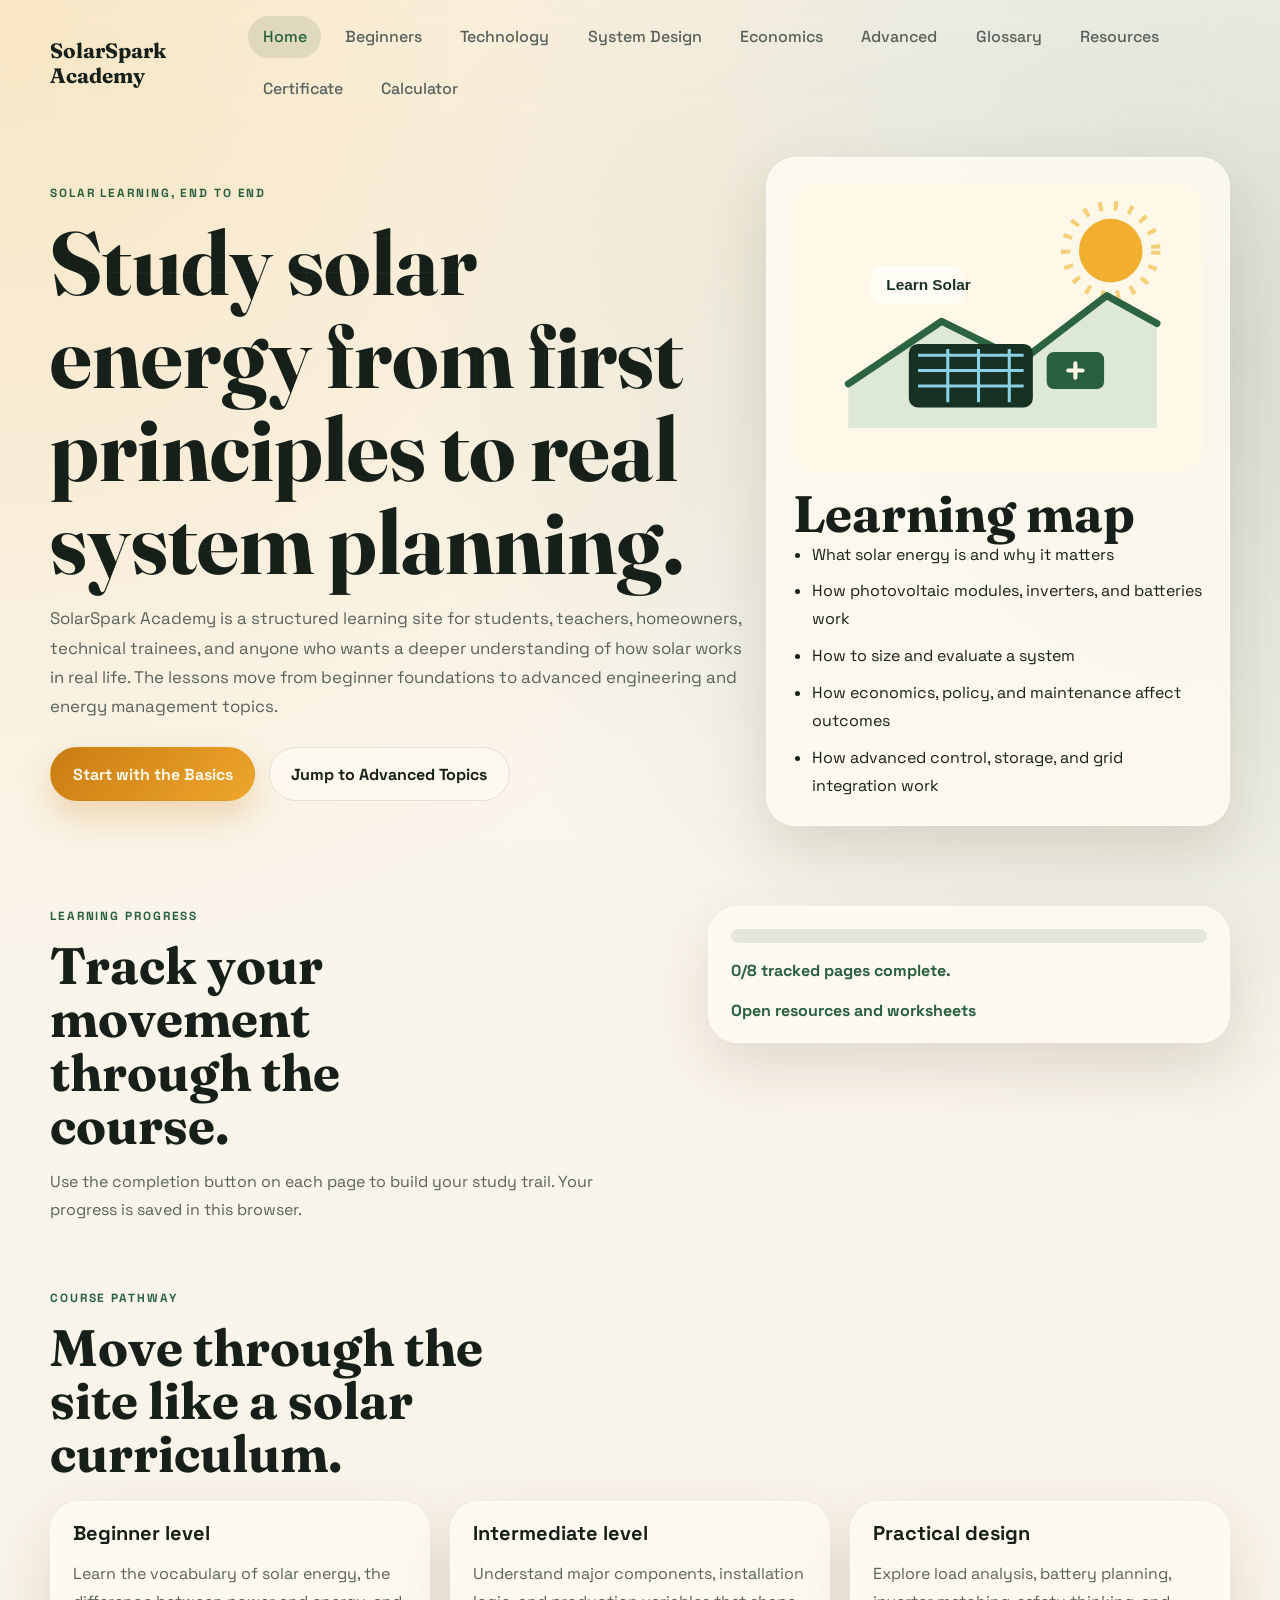
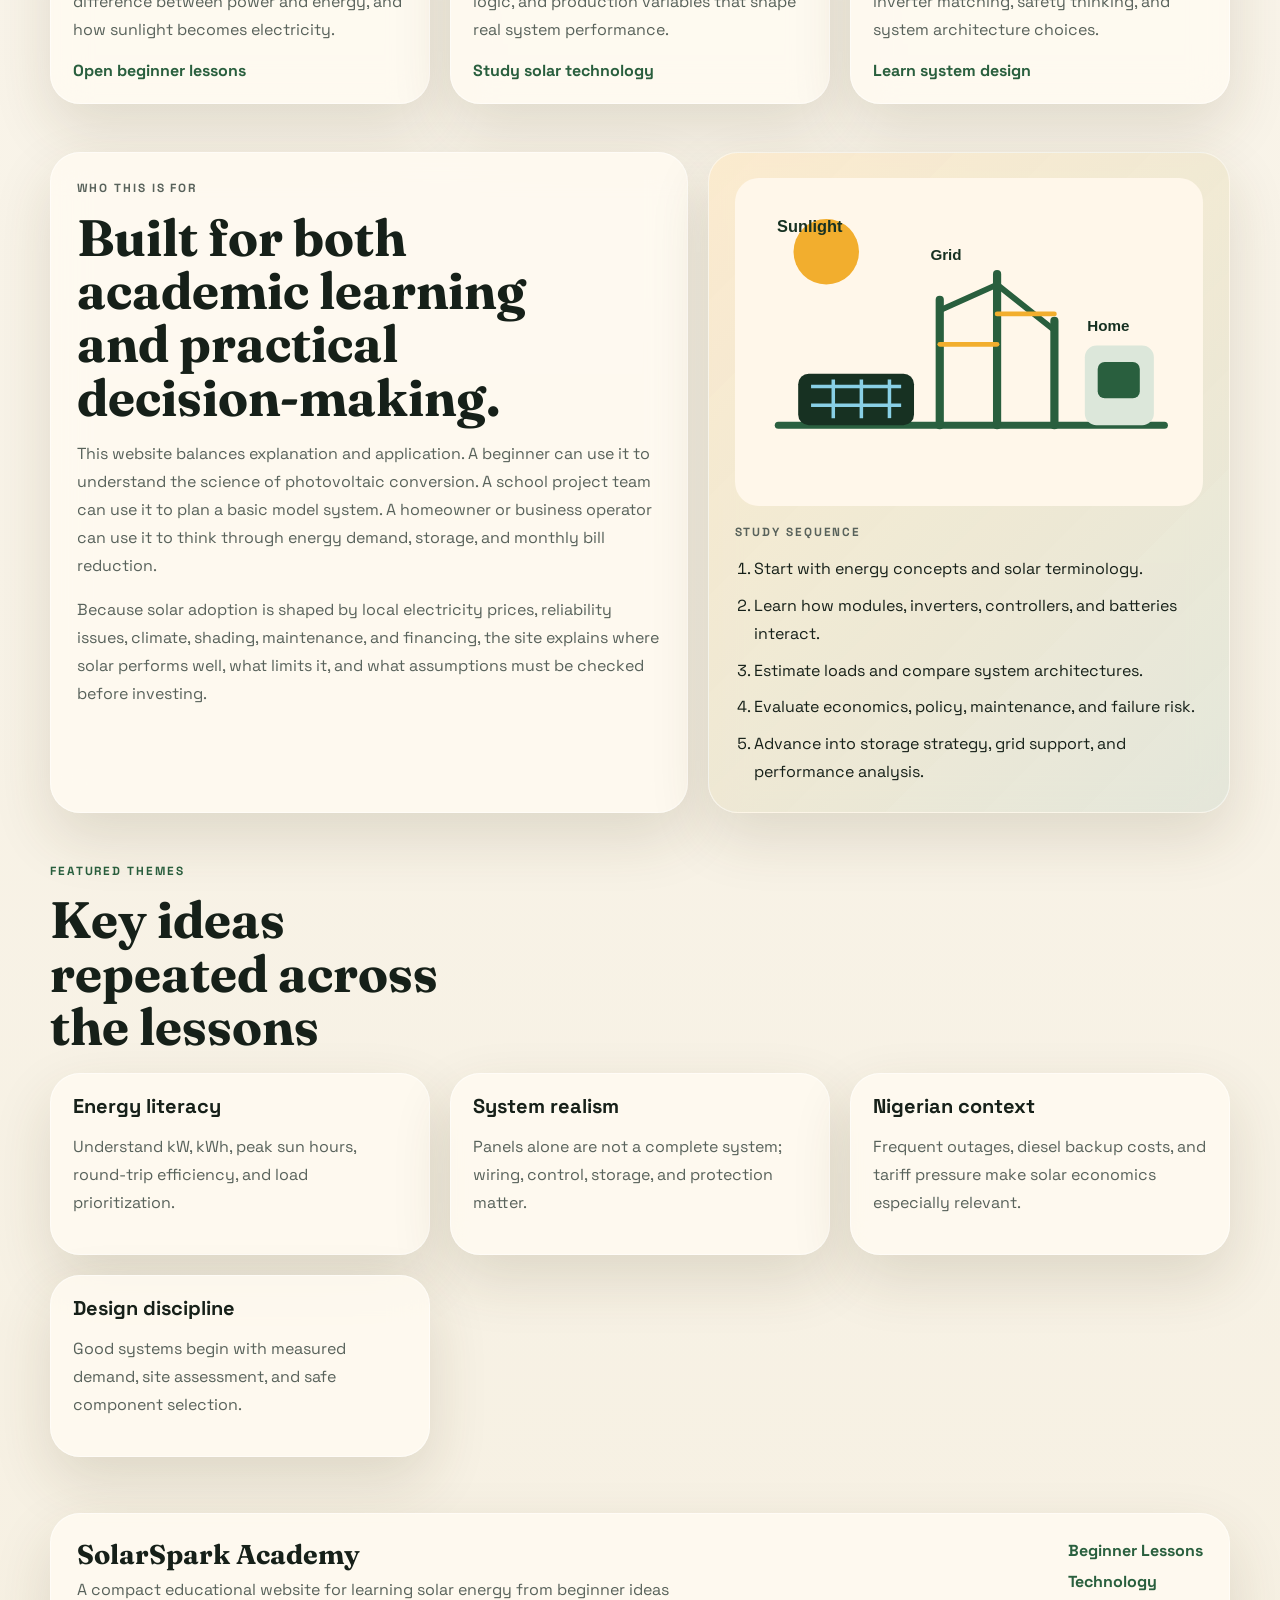
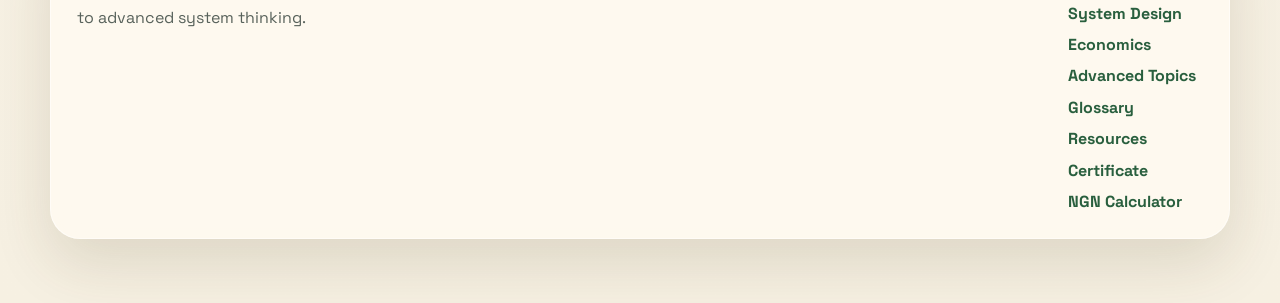
==== index.html @ 7b3a3880 "Build solar education website" ====
<!DOCTYPE html>
<html lang="en">
<head>
  <meta charset="UTF-8">
  <meta name="viewport" content="width=device-width, initial-scale=1.0">
  <title>SolarSpark Academy | Solar Education Hub</title>
  <meta
    name="description"
    content="A multi-page solar education website covering beginner lessons, system design, economics, advanced topics, and a Nigerian naira solar calculator."
  >
  <link rel="preconnect" href="https://fonts.googleapis.com">
  <link rel="preconnect" href="https://fonts.gstatic.com" crossorigin>
  <link
    href="https://fonts.googleapis.com/css2?family=Space+Grotesk:wght@400;500;700&family=Fraunces:opsz,wght@9..144,600;9..144,700&display=swap"
    rel="stylesheet"
  >
  <link rel="stylesheet" href="styles.css">
</head>
<body data-page="home">
  <div class="page-shell">
    <header class="site-header">
      <a class="brand" href="index.html">SolarSpark Academy</a>
      <button class="nav-toggle" type="button" aria-expanded="false" aria-controls="site-nav">Menu</button>
      <nav class="site-nav" id="site-nav" aria-label="Primary navigation">
        <a href="index.html">Home</a>
        <a href="beginners.html">Beginners</a>
        <a href="technology.html">Technology</a>
        <a href="system-design.html">System Design</a>
        <a href="economics.html">Economics</a>
        <a href="advanced.html">Advanced</a>
        <a href="glossary.html">Glossary</a>
        <a href="resources.html">Resources</a>
        <a href="certificate.html">Certificate</a>
        <a href="calculator.html">Calculator</a>
      </nav>
    </header>

    <main>
      <section class="hero hero-home">
        <div>
          <p class="eyebrow">Solar learning, end to end</p>
          <h1>Study solar energy from first principles to real system planning.</h1>
          <p class="hero-text">
            SolarSpark Academy is a structured learning site for students, teachers, homeowners,
            technical trainees, and anyone who wants a deeper understanding of how solar works in
            real life. The lessons move from beginner foundations to advanced engineering and energy
            management topics.
          </p>
          <div class="hero-actions">
            <a class="button button-primary" href="beginners.html">Start with the Basics</a>
            <a class="button button-secondary" href="advanced.html">Jump to Advanced Topics</a>
          </div>
        </div>
        <aside class="hero-panel">
          <img class="section-image" src="images/solar-home.svg" alt="Illustration of solar panels collecting sunlight and powering a learning environment.">
          <h2>Learning map</h2>
          <ul class="check-list">
            <li>What solar energy is and why it matters</li>
            <li>How photovoltaic modules, inverters, and batteries work</li>
            <li>How to size and evaluate a system</li>
            <li>How economics, policy, and maintenance affect outcomes</li>
            <li>How advanced control, storage, and grid integration work</li>
          </ul>
        </aside>
      </section>

      <section class="section progress-panel" data-track-page="home">
        <div>
          <p class="eyebrow">Learning progress</p>
          <h2>Track your movement through the course.</h2>
          <p class="progress-copy">Use the completion button on each page to build your study trail. Your progress is saved in this browser.</p>
        </div>
        <div class="progress-card">
          <div class="progress-bar"><span class="progress-fill"></span></div>
          <p class="progress-status" aria-live="polite"></p>
          <a class="text-link" href="resources.html">Open resources and worksheets</a>
        </div>
      </section>

      <section class="section">
        <div class="section-heading">
          <p class="eyebrow">Course pathway</p>
          <h2>Move through the site like a solar curriculum.</h2>
        </div>
        <div class="card-grid">
          <article class="info-card">
            <h3>Beginner level</h3>
            <p>
              Learn the vocabulary of solar energy, the difference between power and energy,
              and how sunlight becomes electricity.
            </p>
            <a class="text-link" href="beginners.html">Open beginner lessons</a>
          </article>
          <article class="info-card">
            <h3>Intermediate level</h3>
            <p>
              Understand major components, installation logic, and production variables that shape
              real system performance.
            </p>
            <a class="text-link" href="technology.html">Study solar technology</a>
          </article>
          <article class="info-card">
            <h3>Practical design</h3>
            <p>
              Explore load analysis, battery planning, inverter matching, safety thinking, and
              system architecture choices.
            </p>
            <a class="text-link" href="system-design.html">Learn system design</a>
          </article>
        </div>
      </section>

      <section class="section split-section">
        <div class="content-panel">
          <p class="eyebrow">Who this is for</p>
          <h2>Built for both academic learning and practical decision-making.</h2>
          <p>
            This website balances explanation and application. A beginner can use it to understand
            the science of photovoltaic conversion. A school project team can use it to plan a
            basic model system. A homeowner or business operator can use it to think through
            energy demand, storage, and monthly bill reduction.
          </p>
          <p>
            Because solar adoption is shaped by local electricity prices, reliability issues,
            climate, shading, maintenance, and financing, the site explains where solar performs
            well, what limits it, and what assumptions must be checked before investing.
          </p>
        </div>
        <div class="content-panel accent-panel">
          <img class="section-image" src="images/solar-grid.svg" alt="Illustration of a solar system connected to a home and the wider grid.">
          <p class="eyebrow">Study sequence</p>
          <ol class="ordered-list">
            <li>Start with energy concepts and solar terminology.</li>
            <li>Learn how modules, inverters, controllers, and batteries interact.</li>
            <li>Estimate loads and compare system architectures.</li>
            <li>Evaluate economics, policy, maintenance, and failure risk.</li>
            <li>Advance into storage strategy, grid support, and performance analysis.</li>
          </ol>
        </div>
      </section>

      <section class="section">
        <div class="section-heading">
          <p class="eyebrow">Featured themes</p>
          <h2>Key ideas repeated across the lessons</h2>
        </div>
        <div class="theme-grid">
          <article class="theme-card">
            <h3>Energy literacy</h3>
            <p>Understand kW, kWh, peak sun hours, round-trip efficiency, and load prioritization.</p>
          </article>
          <article class="theme-card">
            <h3>System realism</h3>
            <p>Panels alone are not a complete system; wiring, control, storage, and protection matter.</p>
          </article>
          <article class="theme-card">
            <h3>Nigerian context</h3>
            <p>Frequent outages, diesel backup costs, and tariff pressure make solar economics especially relevant.</p>
          </article>
          <article class="theme-card">
            <h3>Design discipline</h3>
            <p>Good systems begin with measured demand, site assessment, and safe component selection.</p>
          </article>
        </div>
      </section>
    </main>

    <footer class="site-footer">
      <div>
        <h2>SolarSpark Academy</h2>
        <p>
          A compact educational website for learning solar energy from beginner ideas to advanced system thinking.
        </p>
      </div>
      <div class="footer-links">
        <a href="beginners.html">Beginner Lessons</a>
        <a href="technology.html">Technology</a>
        <a href="system-design.html">System Design</a>
        <a href="economics.html">Economics</a>
        <a href="advanced.html">Advanced Topics</a>
        <a href="glossary.html">Glossary</a>
        <a href="resources.html">Resources</a>
        <a href="certificate.html">Certificate</a>
        <a href="calculator.html">NGN Calculator</a>
      </div>
    </footer>
  </div>

  <script src="script.js"></script>
</body>
</html>
---- styles.css ----
:root {
  --bg: #f6f0e2;
  --surface: rgba(255, 251, 241, 0.84);
  --ink: #162019;
  --muted: #58625b;
  --line: rgba(22, 32, 25, 0.11);
  --gold: #efa62b;
  --gold-deep: #c97c12;
  --forest: #295f3e;
  --shadow: 0 24px 60px rgba(69, 54, 19, 0.14);
  --radius-lg: 30px;
  --radius-sm: 14px;
}

* {
  box-sizing: border-box;
}

html {
  scroll-behavior: smooth;
}

body {
  margin: 0;
  color: var(--ink);
  font-family: "Space Grotesk", sans-serif;
  background:
    radial-gradient(circle at top left, rgba(239, 166, 43, 0.22), transparent 26%),
    radial-gradient(circle at 95% 10%, rgba(41, 95, 62, 0.16), transparent 24%),
    linear-gradient(180deg, #fbf7ef 0%, var(--bg) 100%);
}

body::before {
  content: "";
  position: fixed;
  inset: 0;
  pointer-events: none;
  background-image:
    linear-gradient(rgba(255, 255, 255, 0.16) 1px, transparent 1px),
    linear-gradient(90deg, rgba(255, 255, 255, 0.14) 1px, transparent 1px);
  background-size: 34px 34px;
  mask-image: linear-gradient(180deg, rgba(0, 0, 0, 0.35), transparent 78%);
}

.page-shell {
  width: min(1180px, calc(100% - 2rem));
  margin: 0 auto;
  padding-bottom: 4rem;
}

.site-header {
  position: sticky;
  top: 0;
  z-index: 30;
  display: flex;
  align-items: center;
  justify-content: space-between;
  gap: 1rem;
  padding: 1rem 0;
  backdrop-filter: blur(14px);
}

.brand,
.button,
.text-link,
.site-nav a {
  text-decoration: none;
}

.brand {
  font-family: "Fraunces", serif;
  font-size: 1.3rem;
  font-weight: 700;
  color: var(--ink);
}

.nav-toggle {
  display: none;
  border: 1px solid var(--line);
  background: rgba(255, 251, 241, 0.82);
  color: var(--ink);
  border-radius: 999px;
  padding: 0.7rem 1rem;
  font: inherit;
  font-weight: 700;
}

.site-nav {
  display: flex;
  flex-wrap: wrap;
  gap: 0.6rem;
}

.site-nav a {
  padding: 0.65rem 0.9rem;
  color: var(--muted);
  border-radius: 999px;
  font-weight: 500;
}

body[data-page="home"] .site-nav a[href="index.html"],
body[data-page="beginners"] .site-nav a[href="beginners.html"],
body[data-page="technology"] .site-nav a[href="technology.html"],
body[data-page="system-design"] .site-nav a[href="system-design.html"],
body[data-page="economics"] .site-nav a[href="economics.html"],
body[data-page="advanced"] .site-nav a[href="advanced.html"],
body[data-page="glossary"] .site-nav a[href="glossary.html"],
body[data-page="resources"] .site-nav a[href="resources.html"],
body[data-page="certificate"] .site-nav a[href="certificate.html"],
body[data-page="calculator"] .site-nav a[href="calculator.html"] {
  background: rgba(41, 95, 62, 0.12);
  color: var(--forest);
}

.hero,
.split-section,
.calculator-layout,
.reading-grid,
.card-grid,
.theme-grid,
.gallery-grid,
.glossary-grid,
.quiz-grid,
.progress-panel {
  display: grid;
  gap: 1.25rem;
}

.hero-home {
  grid-template-columns: 1.2fr 0.8fr;
  align-items: center;
  min-height: 78vh;
  padding: 2rem 0 3.5rem;
}

.page-hero {
  max-width: 860px;
  padding: 3rem 0 1rem;
}

.eyebrow {
  margin: 0 0 0.75rem;
  font-size: 0.74rem;
  font-weight: 700;
  letter-spacing: 0.16em;
  text-transform: uppercase;
  color: var(--forest);
}

h1,
h2,
h3 {
  margin: 0;
  line-height: 1.04;
}

h1,
h2 {
  font-family: "Fraunces", serif;
}

h1 {
  font-size: clamp(3rem, 7vw, 5.8rem);
  max-width: 12ch;
}

.page-hero h1 {
  max-width: 14ch;
  font-size: clamp(2.6rem, 6vw, 4.6rem);
}

h2 {
  font-size: clamp(2rem, 4vw, 3.3rem);
  max-width: 13ch;
}

h3 {
  font-size: 1.25rem;
}

p,
li {
  line-height: 1.75;
}

.hero-text,
.info-card p,
.reading-card p,
.content-panel p,
.theme-card p,
.results-note,
#bill-output,
.site-nav a {
  color: var(--muted);
}

.hero-text {
  max-width: 65ch;
  margin: 1rem 0 1.6rem;
  font-size: 1.05rem;
}

.hero-actions {
  display: flex;
  flex-wrap: wrap;
  gap: 0.85rem;
}

.hero-panel,
.info-card,
.reading-card,
.content-panel,
.theme-card,
.calculator-card,
.results-card,
.site-footer {
  background: var(--surface);
  border: 1px solid rgba(255, 255, 255, 0.5);
  border-radius: var(--radius-lg);
  box-shadow: var(--shadow);
  backdrop-filter: blur(18px);
}

.hero-panel,
.content-panel,
.calculator-card,
.results-card,
.site-footer {
  padding: 1.6rem;
}

.section {
  padding: 1.5rem 0;
}

.section-heading {
  margin-bottom: 1.25rem;
}

.card-grid,
.theme-grid {
  grid-template-columns: repeat(3, minmax(0, 1fr));
}

.reading-grid {
  grid-template-columns: repeat(2, minmax(0, 1fr));
}

.gallery-grid {
  grid-template-columns: repeat(2, minmax(0, 1fr));
}

.glossary-grid,
.quiz-grid {
  grid-template-columns: repeat(3, minmax(0, 1fr));
}

.info-card,
.reading-card,
.theme-card,
.gallery-card,
.glossary-card,
.quiz-card {
  padding: 1.35rem;
}

.split-section {
  grid-template-columns: 1.1fr 0.9fr;
}

.progress-panel {
  grid-template-columns: 1.1fr 0.9fr;
  align-items: start;
}

.accent-panel {
  background:
    linear-gradient(135deg, rgba(239, 166, 43, 0.17), rgba(41, 95, 62, 0.12)),
    var(--surface);
}

.button {
  display: inline-flex;
  align-items: center;
  justify-content: center;
  padding: 0.95rem 1.35rem;
  border-radius: 999px;
  font-weight: 700;
  border: 1px solid transparent;
}

.button-primary {
  color: #fff8eb;
  background: linear-gradient(135deg, var(--gold-deep), var(--gold));
  box-shadow: 0 16px 32px rgba(201, 124, 18, 0.24);
}

.button-secondary {
  color: var(--ink);
  background: rgba(255, 251, 241, 0.8);
  border-color: var(--line);
}

.text-link {
  color: var(--forest);
  font-weight: 700;
}

.progress-copy {
  color: var(--muted);
  max-width: 60ch;
}

.hero-image,
.section-image {
  display: block;
  width: 100%;
  height: auto;
  border-radius: 24px;
  margin-top: 1.25rem;
  margin-bottom: 0.5rem;
}

.section-image {
  margin-top: 0;
  margin-bottom: 1rem;
}

.gallery-card {
  margin: 0;
  background: var(--surface);
  border: 1px solid rgba(255, 255, 255, 0.5);
  border-radius: var(--radius-lg);
  box-shadow: var(--shadow);
}

.gallery-image {
  display: block;
  width: 100%;
  height: auto;
  border-radius: 22px;
  margin-bottom: 0.9rem;
}

.gallery-card figcaption {
  color: var(--muted);
  line-height: 1.7;
}

.glossary-card,
.quiz-card {
  background: var(--surface);
  border: 1px solid rgba(255, 255, 255, 0.5);
  border-radius: var(--radius-lg);
  box-shadow: var(--shadow);
}

.quiz-card {
  margin: 0;
  display: grid;
  gap: 0.75rem;
  border: 1px solid var(--line);
}

.quiz-card legend {
  font-weight: 700;
  padding: 0;
}

.quiz-card label {
  display: flex;
  gap: 0.65rem;
  align-items: flex-start;
  color: var(--muted);
}

.quiz-card input[type="radio"] {
  margin-top: 0.2rem;
  accent-color: var(--gold-deep);
}

.glossary-card p,
.quiz-card p,
.quiz-stack p {
  color: var(--muted);
  margin: 0.6rem 0 0;
}

.quiz-stack p + p {
  margin-top: 1rem;
}

.quiz-actions {
  display: flex;
  align-items: center;
  gap: 1rem;
  margin-top: 1rem;
}

.quiz-result {
  margin: 0;
  font-weight: 700;
  color: var(--forest);
}

.quiz-card.is-correct {
  border-color: rgba(41, 95, 62, 0.45);
  background: rgba(220, 231, 219, 0.72);
}

.quiz-card.is-incorrect {
  border-color: rgba(201, 124, 18, 0.5);
  background: rgba(250, 232, 198, 0.78);
}

.progress-card {
  display: grid;
  gap: 0.9rem;
  padding: 1.35rem;
  background: var(--surface);
  border: 1px solid rgba(255, 255, 255, 0.5);
  border-radius: var(--radius-lg);
  box-shadow: var(--shadow);
}

.progress-bar {
  width: 100%;
  height: 14px;
  overflow: hidden;
  border-radius: 999px;
  background: rgba(41, 95, 62, 0.12);
}

.progress-fill {
  display: block;
  height: 100%;
  width: 0;
  border-radius: 999px;
  background: linear-gradient(135deg, var(--gold-deep), var(--gold));
  transition: width 180ms ease;
}

.progress-status {
  margin: 0;
  color: var(--forest);
  font-weight: 700;
}

.certificate-controls {
  max-width: 720px;
}

.certificate-label {
  display: block;
  margin-bottom: 0.5rem;
  font-weight: 700;
}

.certificate-input {
  width: 100%;
  padding: 0.95rem 1rem;
  border-radius: var(--radius-sm);
  border: 1px solid var(--line);
  background: rgba(255, 255, 255, 0.82);
  font: inherit;
}

.certificate-note {
  color: var(--muted);
}

.certificate-sheet {
  padding-top: 0.5rem;
}

.certificate-border {
  padding: 3rem;
  border-radius: var(--radius-lg);
  border: 14px solid rgba(201, 124, 18, 0.24);
  background: linear-gradient(180deg, rgba(255, 251, 241, 0.96), rgba(248, 240, 221, 0.92));
  box-shadow: var(--shadow);
  text-align: center;
}

.certificate-border h1,
.certificate-border h2 {
  max-width: none;
}

.certificate-subtitle {
  max-width: 58ch;
  margin: 1rem auto;
  color: var(--muted);
}

.certificate-meta,
.certificate-signoff {
  display: grid;
  grid-template-columns: repeat(2, minmax(0, 1fr));
  gap: 1rem;
  margin-top: 2rem;
  text-align: left;
}

.certificate-meta span,
.signature-line span {
  display: block;
  margin-bottom: 0.35rem;
  color: var(--muted);
  font-size: 0.92rem;
}

.signature-line {
  padding-top: 1rem;
  border-top: 1px solid var(--line);
}

.check-list,
.ordered-list {
  margin: 0;
  padding-left: 1.2rem;
}

.check-list li + li,
.ordered-list li + li {
  margin-top: 0.55rem;
}

.calculator-layout {
  grid-template-columns: minmax(0, 0.9fr) minmax(280px, 0.7fr);
  align-items: stretch;
}

.calculator-card {
  display: grid;
  gap: 1rem;
}

.calculator-card label {
  display: grid;
  gap: 0.5rem;
  font-weight: 500;
}

.calculator-card input[type="number"] {
  width: 100%;
  padding: 0.95rem 1rem;
  border-radius: var(--radius-sm);
  border: 1px solid var(--line);
  background: rgba(255, 255, 255, 0.76);
  font: inherit;
}

.calculator-card input[type="range"] {
  width: 100%;
  accent-color: var(--gold-deep);
}

.range-output {
  color: var(--muted);
  font-size: 0.95rem;
}

.results-card {
  display: flex;
  flex-direction: column;
  justify-content: center;
  background: linear-gradient(160deg, rgba(41, 95, 62, 0.96), rgba(22, 32, 25, 0.98));
  color: #f7f0e3;
}

.results-label,
.results-note {
  color: rgba(247, 240, 227, 0.78);
}

#savings-output {
  margin: 0.25rem 0 0.5rem;
  font-family: "Fraunces", serif;
  font-size: clamp(2.6rem, 5vw, 4.5rem);
}

#bill-output {
  color: #f7f0e3;
}

.site-footer {
  display: grid;
  grid-template-columns: 1fr auto;
  gap: 1.5rem;
  align-items: start;
  margin-top: 2rem;
}

.site-footer h2 {
  max-width: none;
  font-size: 1.7rem;
  margin-bottom: 0.5rem;
}

.site-footer p {
  max-width: 60ch;
  margin: 0;
  color: var(--muted);
}

.footer-links {
  display: grid;
  gap: 0.65rem;
}

.footer-links a {
  color: var(--forest);
  font-weight: 700;
  text-decoration: none;
}

@media (max-width: 960px) {
  .hero-home,
  .split-section,
  .calculator-layout,
  .reading-grid,
  .card-grid,
  .theme-grid,
  .gallery-grid,
  .glossary-grid,
  .quiz-grid,
  .progress-panel,
  .site-footer {
    grid-template-columns: 1fr;
  }

  .certificate-meta,
  .certificate-signoff {
    grid-template-columns: 1fr;
  }

  .site-header {
    align-items: flex-start;
    flex-wrap: wrap;
  }

  .nav-toggle {
    display: inline-flex;
  }

  .site-nav {
    display: none;
    width: 100%;
    flex-direction: column;
    padding-top: 0.5rem;
  }

  .site-nav.is-open {
    display: flex;
  }

  h1 {
    font-size: clamp(2.9rem, 14vw, 4.8rem);
  }

  .hero-home {
    min-height: auto;
    padding-top: 1rem;
  }
}

@media (max-width: 640px) {
  .page-shell {
    width: min(100% - 1.1rem, 1180px);
  }

  .button {
    width: 100%;
  }

  .quiz-actions {
    align-items: stretch;
    flex-direction: column;
  }
}

@media print {
  body {
    background: #ffffff;
  }

  body::before,
  .no-print {
    display: none !important;
  }

  .page-shell {
    width: 100%;
    margin: 0;
    padding: 0;
  }

  .certificate-sheet {
    padding: 0;
  }

  .certificate-border {
    box-shadow: none;
    border-color: rgba(201, 124, 18, 0.5);
    min-height: 95vh;
  }
}
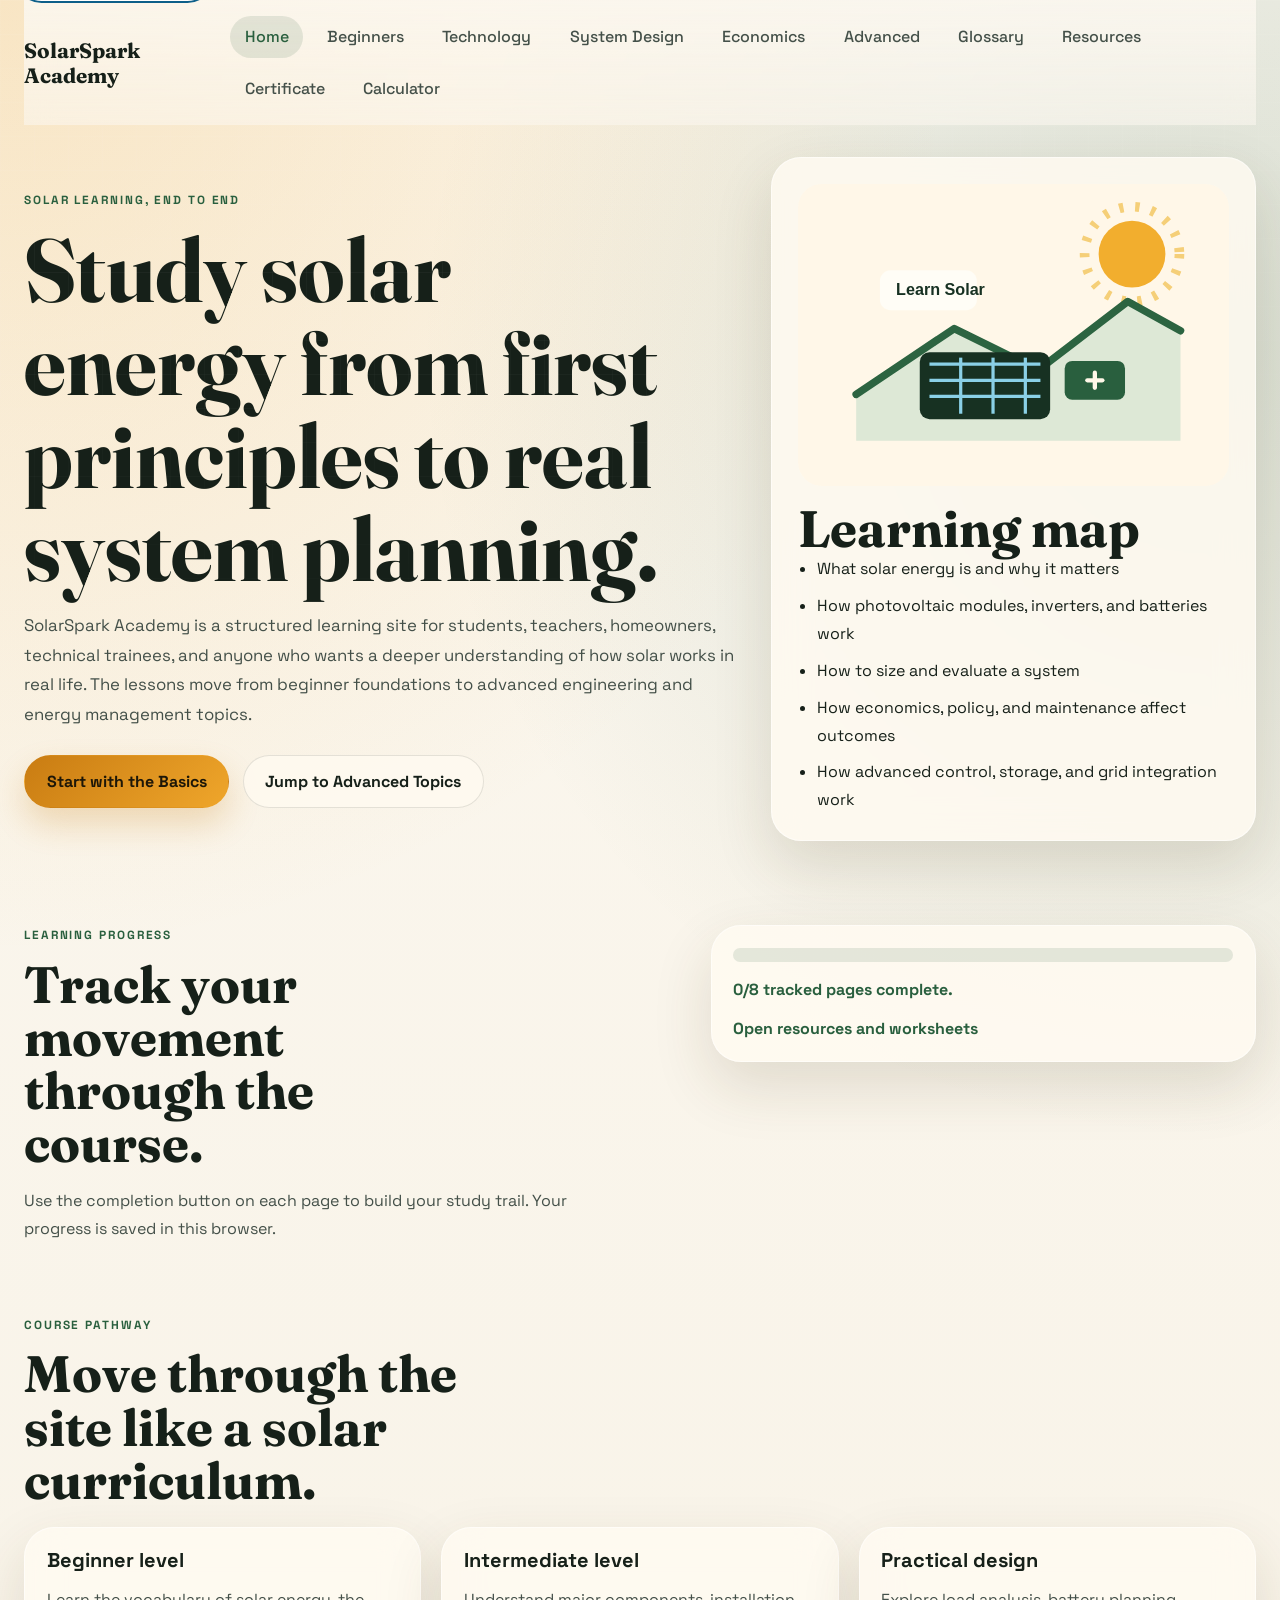
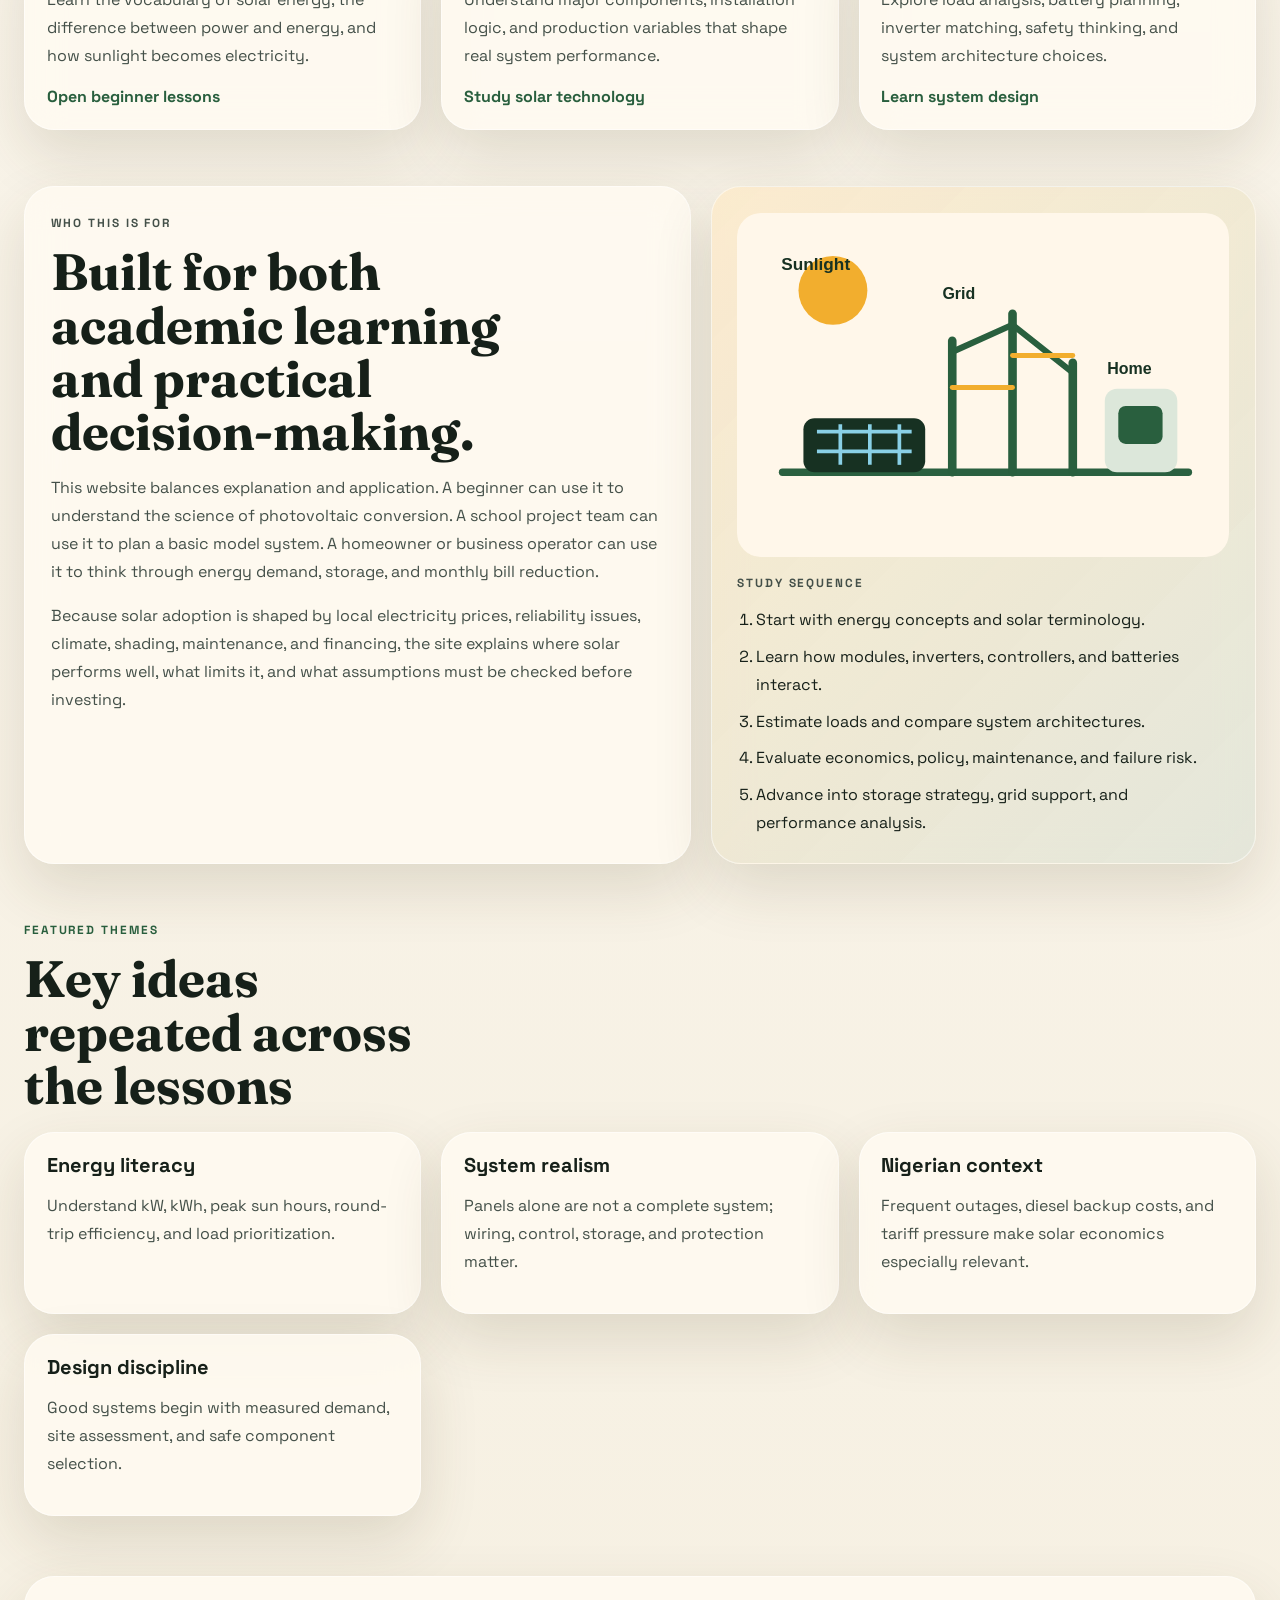
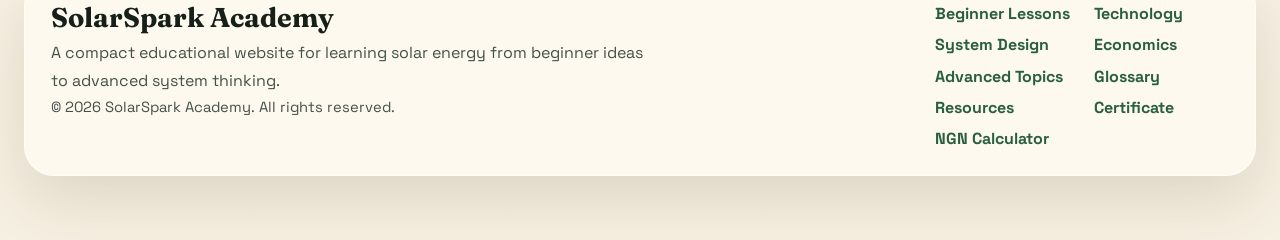
==== commit f9ed9435: "Enhance metadata and accessibility" ====
--- a/index.html
+++ b/index.html
@@ -3,11 +3,25 @@
 <head>
   <meta charset="UTF-8">
   <meta name="viewport" content="width=device-width, initial-scale=1.0">
-  <title>SolarSpark Academy | Solar Education Hub</title>
+  <title>SolarSpark Academy | Learn Solar Energy from Beginner to Advanced</title>
   <meta
     name="description"
-    content="A multi-page solar education website covering beginner lessons, system design, economics, advanced topics, and a Nigerian naira solar calculator."
+    content="Explore a complete solar education website with beginner lessons, system design, economics, advanced topics, interactive quizzes, worksheets, and a Nigerian naira calculator."
   >
+  <meta name="robots" content="index, follow">
+  <meta name="theme-color" content="#173122">
+  <meta property="og:type" content="website">
+  <meta property="og:site_name" content="SolarSpark Academy">
+  <meta property="og:locale" content="en_US">
+  <meta property="og:title" content="SolarSpark Academy | Learn Solar Energy from Beginner to Advanced">
+  <meta property="og:description" content="Explore a complete solar education website with beginner lessons, system design, economics, advanced topics, interactive quizzes, worksheets, and a Nigerian naira calculator.">
+  <meta property="og:image" content="images/og-preview.svg">
+  <meta property="og:image:alt" content="SolarSpark Academy preview showing solar education branding and a solar panel illustration.">
+  <meta name="twitter:card" content="summary_large_image">
+  <meta name="twitter:title" content="SolarSpark Academy | Learn Solar Energy from Beginner to Advanced">
+  <meta name="twitter:description" content="Explore beginner-to-advanced solar lessons, quizzes, worksheets, and a Nigerian naira calculator.">
+  <meta name="twitter:image" content="images/og-preview.svg">
+  <link rel="icon" type="image/svg+xml" href="images/favicon.svg">
   <link rel="preconnect" href="https://fonts.googleapis.com">
   <link rel="preconnect" href="https://fonts.gstatic.com" crossorigin>
   <link
@@ -171,6 +185,7 @@
         <p>
           A compact educational website for learning solar energy from beginner ideas to advanced system thinking.
         </p>
+        <p class="footer-copy">&copy; 2026 SolarSpark Academy. All rights reserved.</p>
       </div>
       <div class="footer-links">
         <a href="beginners.html">Beginner Lessons</a>
--- a/styles.css
+++ b/styles.css
@@ -2,11 +2,12 @@
   --bg: #f6f0e2;
   --surface: rgba(255, 251, 241, 0.84);
   --ink: #162019;
-  --muted: #58625b;
+  --muted: #445049;
   --line: rgba(22, 32, 25, 0.11);
   --gold: #efa62b;
   --gold-deep: #c97c12;
   --forest: #295f3e;
+  --focus: #0d5f89;
   --shadow: 0 24px 60px rgba(69, 54, 19, 0.14);
   --radius-lg: 30px;
   --radius-sm: 14px;
@@ -24,6 +25,7 @@
   margin: 0;
   color: var(--ink);
   font-family: "Space Grotesk", sans-serif;
+  overflow-x: hidden;
   background:
     radial-gradient(circle at top left, rgba(239, 166, 43, 0.22), transparent 26%),
     radial-gradient(circle at 95% 10%, rgba(41, 95, 62, 0.16), transparent 24%),
@@ -48,6 +50,24 @@
   padding-bottom: 4rem;
 }
 
+.skip-link {
+  position: absolute;
+  left: 1rem;
+  top: -3rem;
+  z-index: 100;
+  padding: 0.8rem 1rem;
+  border-radius: 999px;
+  background: #ffffff;
+  color: var(--ink);
+  border: 2px solid var(--focus);
+  text-decoration: none;
+  font-weight: 700;
+}
+
+.skip-link:focus {
+  top: 1rem;
+}
+
 .site-header {
   position: sticky;
   top: 0;
@@ -58,6 +78,7 @@
   gap: 1rem;
   padding: 1rem 0;
   backdrop-filter: blur(14px);
+  background: linear-gradient(180deg, rgba(251, 247, 239, 0.88), rgba(251, 247, 239, 0.58));
 }
 
 .brand,
@@ -230,7 +251,7 @@
 }
 
 .section {
-  padding: 1.5rem 0;
+  padding: 1.75rem 0;
 }
 
 .section-heading {
@@ -290,7 +311,7 @@
 }
 
 .button-primary {
-  color: #fff8eb;
+  color: #1d1708;
   background: linear-gradient(135deg, var(--gold-deep), var(--gold));
   box-shadow: 0 16px 32px rgba(201, 124, 18, 0.24);
 }
@@ -304,6 +325,22 @@
 .text-link {
   color: var(--forest);
   font-weight: 700;
+}
+
+a:focus-visible,
+button:focus-visible,
+input:focus-visible,
+label:focus-within,
+[tabindex]:focus-visible {
+  outline: 3px solid var(--focus);
+  outline-offset: 3px;
+}
+
+.site-nav a:focus-visible,
+.button:focus-visible,
+.text-link:focus-visible,
+.nav-toggle:focus-visible {
+  border-radius: 999px;
 }
 
 .progress-copy {
@@ -379,6 +416,11 @@
   accent-color: var(--gold-deep);
 }
 
+.quiz-card:focus-within {
+  border-color: var(--focus);
+  box-shadow: 0 0 0 3px rgba(13, 95, 137, 0.16);
+}
+
 .glossary-card p,
 .quiz-card p,
 .quiz-stack p {
@@ -446,6 +488,11 @@
   font-weight: 700;
 }
 
+.progress-button[disabled] {
+  opacity: 0.72;
+  cursor: not-allowed;
+}
+
 .certificate-controls {
   max-width: 720px;
 }
@@ -556,6 +603,10 @@
   accent-color: var(--gold-deep);
 }
 
+.certificate-input::placeholder {
+  color: #5c675f;
+}
+
 .range-output {
   color: var(--muted);
   font-size: 0.95rem;
@@ -604,15 +655,35 @@
   color: var(--muted);
 }
 
+.footer-copy {
+  margin-top: 0.75rem;
+  font-size: 0.92rem;
+}
+
 .footer-links {
   display: grid;
-  gap: 0.65rem;
+  grid-template-columns: repeat(2, minmax(0, 1fr));
+  gap: 0.65rem 1.5rem;
 }
 
 .footer-links a {
   color: var(--forest);
   font-weight: 700;
   text-decoration: none;
+}
+
+img {
+  max-width: 100%;
+}
+
+@media (min-width: 1200px) {
+  .hero-home {
+    min-height: 82vh;
+  }
+
+  .page-shell {
+    width: min(1240px, calc(100% - 3rem));
+  }
 }
 
 @media (max-width: 960px) {
@@ -638,6 +709,7 @@
   .site-header {
     align-items: flex-start;
     flex-wrap: wrap;
+    gap: 0.85rem;
   }
 
   .nav-toggle {
@@ -648,11 +720,20 @@
     display: none;
     width: 100%;
     flex-direction: column;
-    padding-top: 0.5rem;
+    padding: 0.85rem;
+    border-radius: 24px;
+    background: rgba(255, 251, 241, 0.9);
+    border: 1px solid rgba(255, 255, 255, 0.55);
+    box-shadow: var(--shadow);
   }
 
   .site-nav.is-open {
     display: flex;
+  }
+
+  .site-nav a {
+    width: 100%;
+    padding: 0.85rem 1rem;
   }
 
   h1 {
@@ -663,6 +744,23 @@
     min-height: auto;
     padding-top: 1rem;
   }
+
+  .page-hero {
+    padding-top: 2rem;
+  }
+
+  .hero-home {
+    padding-bottom: 2rem;
+  }
+
+  .site-footer {
+    gap: 1rem;
+  }
+
+  .certificate-meta,
+  .certificate-signoff {
+    grid-template-columns: 1fr;
+  }
 }
 
 @media (max-width: 640px) {
@@ -670,6 +768,14 @@
     width: min(100% - 1.1rem, 1180px);
   }
 
+  .brand {
+    font-size: 1.12rem;
+  }
+
+  .nav-toggle {
+    padding: 0.65rem 0.9rem;
+  }
+
   .button {
     width: 100%;
   }
@@ -677,6 +783,96 @@
   .quiz-actions {
     align-items: stretch;
     flex-direction: column;
+  }
+
+  .progress-card .button,
+  .hero-actions .button {
+    width: 100%;
+  }
+}
+
+@media (max-width: 720px) {
+  .page-shell {
+    width: min(100% - 1.25rem, 1180px);
+  }
+
+  .site-header {
+    padding: 0.85rem 0;
+  }
+
+  .hero-home,
+  .page-hero {
+    padding-top: 1.5rem;
+  }
+
+  .section {
+    padding: 1.2rem 0;
+  }
+
+  .hero-panel,
+  .content-panel,
+  .calculator-card,
+  .results-card,
+  .site-footer,
+  .progress-card,
+  .gallery-card,
+  .glossary-card,
+  .quiz-card {
+    padding: 1.1rem;
+    border-radius: 22px;
+  }
+
+  .hero-actions {
+    gap: 0.7rem;
+  }
+
+  .footer-links {
+    grid-template-columns: 1fr;
+  }
+
+  .certificate-border {
+    padding: 2rem 1.25rem;
+  }
+}
+
+@media (max-width: 480px) {
+  h1 {
+    font-size: clamp(2.35rem, 15vw, 3.2rem);
+  }
+
+  .page-hero h1 {
+    font-size: clamp(2.15rem, 13vw, 3rem);
+  }
+
+  h2 {
+    font-size: clamp(1.7rem, 8vw, 2.25rem);
+  }
+
+  .hero-text,
+  .progress-copy,
+  .site-footer p,
+  .certificate-subtitle {
+    font-size: 0.96rem;
+  }
+
+  .site-nav {
+    padding: 0.7rem;
+  }
+
+  .site-nav a {
+    padding: 0.78rem 0.9rem;
+  }
+
+  .hero-panel,
+  .content-panel,
+  .calculator-card,
+  .results-card,
+  .site-footer,
+  .progress-card,
+  .gallery-card,
+  .glossary-card,
+  .quiz-card {
+    padding: 1rem;
   }
 }
 
